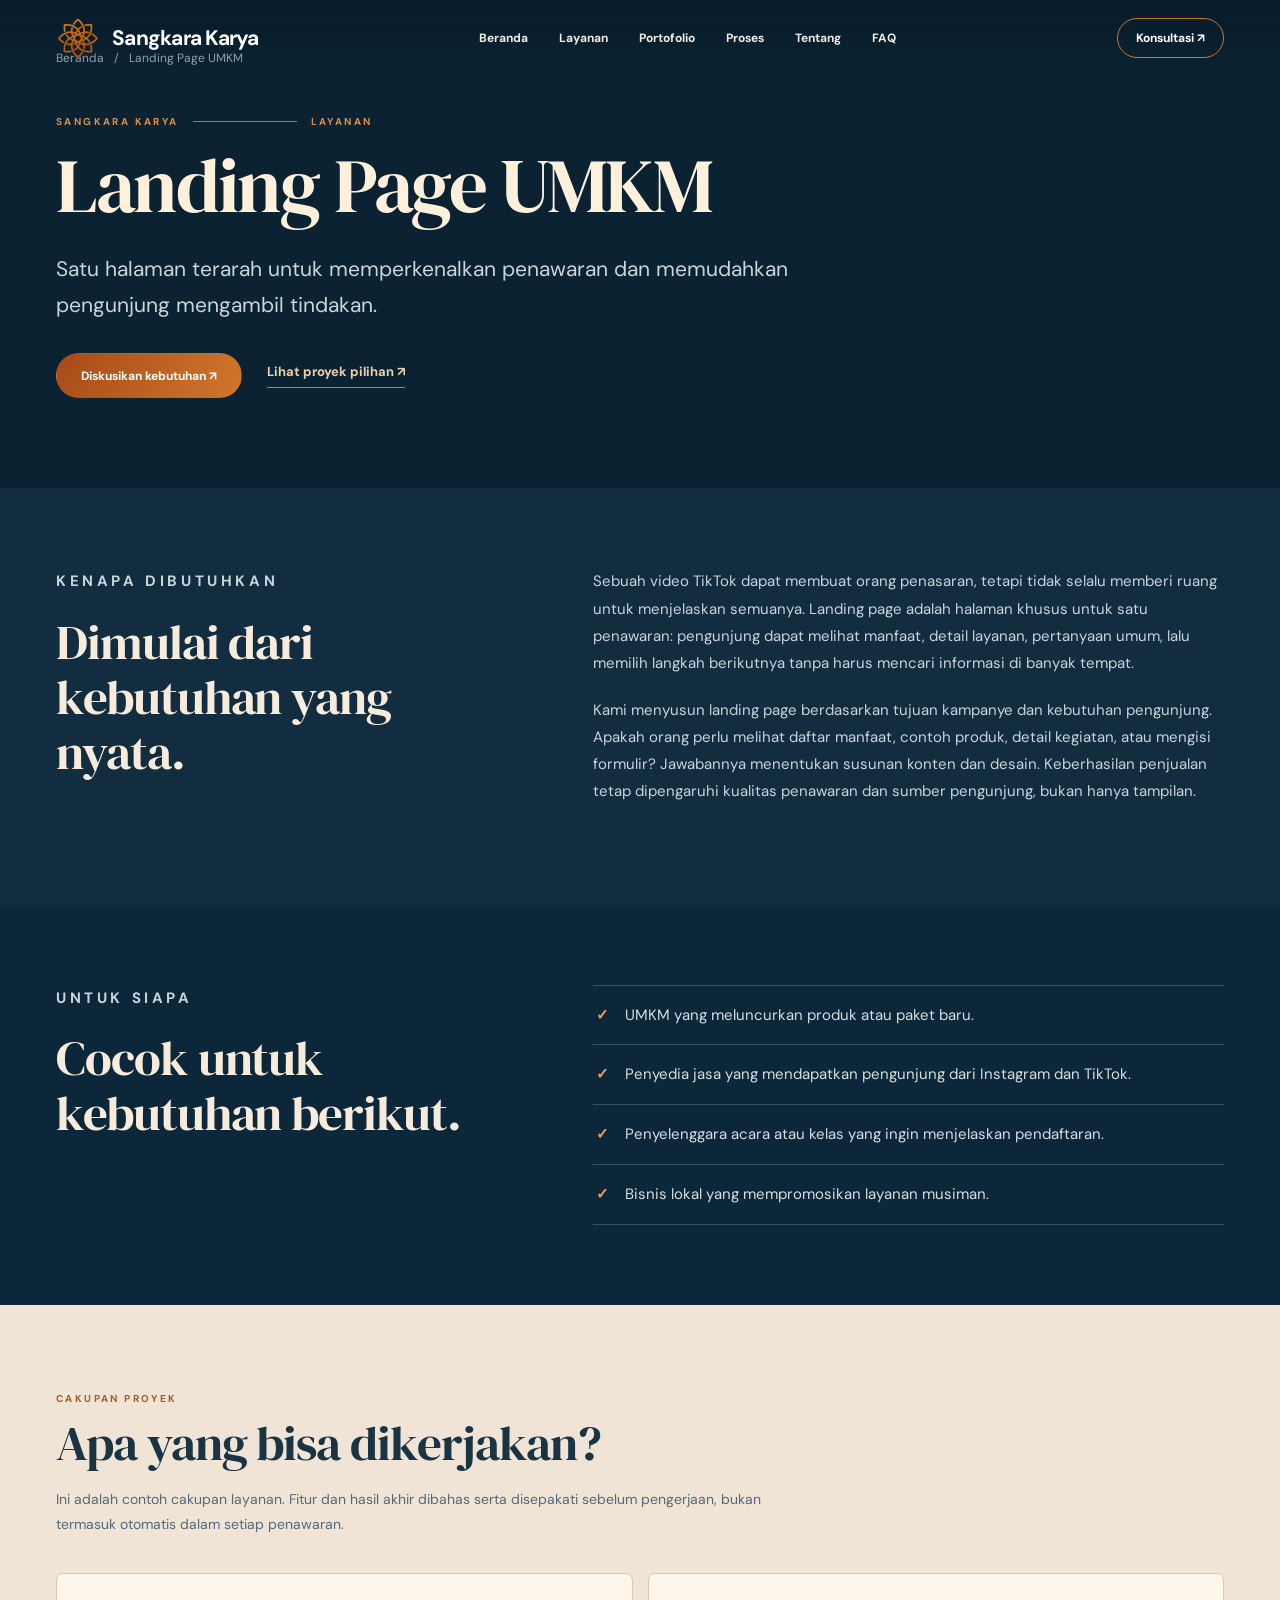
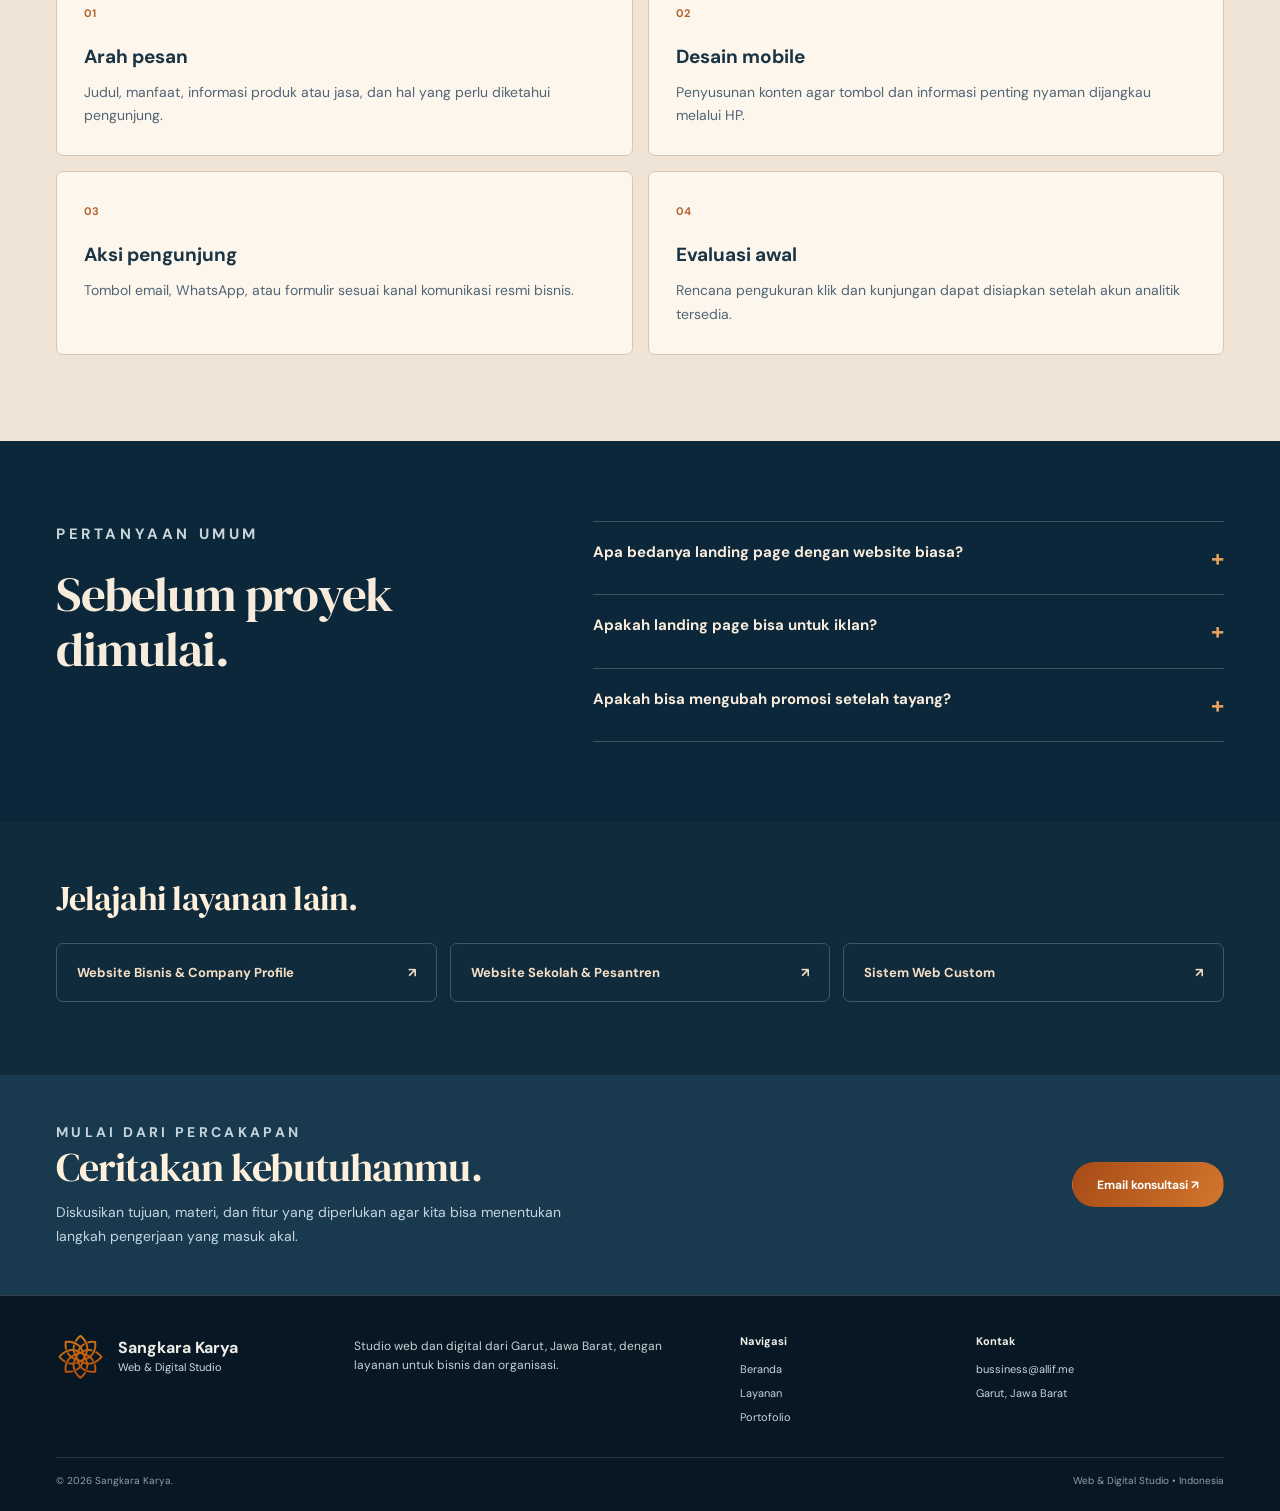
==== landing-page-umkm/index.html @ 21073eaa "feat(seo): add targeted service landing pages and organic growth plan" ====
<!doctype html>
<html lang="id">
<head>
<meta charset="utf-8"><meta name="viewport" content="width=device-width, initial-scale=1">
<meta name="theme-color" content="#091b28">
<meta name="robots" content="index, follow, max-image-preview:large">
<title>Jasa Landing Page UMKM &amp; Promosi | Sangkara Karya</title>
<meta name="description" content="Jasa landing page untuk promosi UMKM, produk, kelas, dan layanan. Fokus pada pesan yang jelas, tampilan mobile, dan ajakan konsultasi. Sangkara Karya Garut.">
<link rel="canonical" href="https://sangkarakarya.my.id/landing-page-umkm/">
<link rel="icon" type="image/svg+xml" href="/favicon.svg">
<meta property="og:type" content="website">
<meta property="og:locale" content="id_ID">
<meta property="og:site_name" content="Sangkara Karya">
<meta property="og:title" content="Jasa Landing Page UMKM &amp; Promosi | Sangkara Karya">
<meta property="og:description" content="Jasa landing page untuk promosi UMKM, produk, kelas, dan layanan. Fokus pada pesan yang jelas, tampilan mobile, dan ajakan konsultasi. Sangkara Karya Garut.">
<meta property="og:url" content="https://sangkarakarya.my.id/landing-page-umkm/">
<meta property="og:image" content="https://sangkarakarya.my.id/assets/hero-facade.webp">
<meta name="twitter:card" content="summary_large_image">
<meta name="twitter:title" content="Jasa Landing Page UMKM &amp; Promosi | Sangkara Karya">
<meta name="twitter:description" content="Jasa landing page untuk promosi UMKM, produk, kelas, dan layanan. Fokus pada pesan yang jelas, tampilan mobile, dan ajakan konsultasi. Sangkara Karya Garut.">
<link rel="preconnect" href="https://fonts.googleapis.com"><link rel="preconnect" href="https://fonts.gstatic.com" crossorigin>
<link href="https://fonts.googleapis.com/css2?family=DM+Sans:wght@400;500;600;700&amp;family=DM+Serif+Display:ital@0;1&amp;display=swap" rel="stylesheet">
<link rel="stylesheet" href="/style.css"><link rel="stylesheet" href="/seo.css">
<script type="application/ld+json">{"@context":"https://schema.org","@graph":[{"@type":"BreadcrumbList","itemListElement":[{"@type":"ListItem","position":1,"name":"Beranda","item":"https://sangkarakarya.my.id/"},{"@type":"ListItem","position":2,"name":"Landing Page UMKM","item":"https://sangkarakarya.my.id/landing-page-umkm/"}]},{"@type":"Service","name":"Landing Page UMKM","serviceType":"Landing Page UMKM","description":"Satu halaman terarah untuk memperkenalkan penawaran dan memudahkan pengunjung mengambil tindakan.","provider":{"@type":"Organization","name":"Sangkara Karya","url":"https://sangkarakarya.my.id/"},"areaServed":[{"@type":"AdministrativeArea","name":"Garut"},{"@type":"Country","name":"Indonesia"}]},{"@type":"WebPage","url":"https://sangkarakarya.my.id/landing-page-umkm/","name":"Jasa Landing Page UMKM & Promosi | Sangkara Karya","description":"Jasa landing page untuk promosi UMKM, produk, kelas, dan layanan. Fokus pada pesan yang jelas, tampilan mobile, dan ajakan konsultasi. Sangkara Karya Garut.","inLanguage":"id-ID"}]}</script>
</head>
<body>
<a class="skip-link" href="#utama">Langsung ke konten</a>
<header class="site-header" id="beranda"><nav class="nav container" aria-label="Navigasi utama">
<a class="brand" href="/" aria-label="Sangkara Karya beranda"><img src="/favicon.svg" alt="" width="49" height="49"><span class="brand-text">Sangkara Karya</span></a>
<div class="nav-links" id="nav-links"><a href="/">Beranda</a><a href="/#layanan">Layanan</a><a href="/#portofolio">Portofolio</a><a href="/#proses">Proses</a><a href="/#tentang">Tentang</a><a href="/#faq">FAQ</a></div>
<a class="nav-cta" href="/#kontak">Konsultasi ↗</a>
<button class="menu-toggle" type="button" aria-label="Buka menu navigasi" aria-expanded="false" aria-controls="nav-links"><svg class="icon menu-open" viewBox="0 0 24 24" aria-hidden="true"><path d="M3 7h18M3 12h18M3 17h18"/></svg><svg class="icon menu-close" viewBox="0 0 24 24" aria-hidden="true"><path d="M5 5 19 19M19 5 5 19"/></svg></button>
</nav></header>
<main id="utama">
<section class="detail-hero"><div class="container">
<nav class="detail-breadcrumb" aria-label="Breadcrumb"><a href="/">Beranda</a><span aria-hidden="true">/</span><span>Landing Page UMKM</span></nav>
<p class="eyebrow">SANGKARA KARYA <span class="eyebrow-rule"></span> LAYANAN</p>
<h1>Landing Page UMKM</h1>
<p class="detail-lead">Satu halaman terarah untuk memperkenalkan penawaran dan memudahkan pengunjung mengambil tindakan.</p>
<div class="detail-actions"><a class="btn btn-primary" href="mailto:bussiness@allif.me?subject=Konsultasi%20Landing%20Page%20UMKM">Diskusikan kebutuhan ↗</a><a href="/#portofolio">Lihat proyek pilihan ↗</a></div>
</div></section>
<section class="detail-section"><div class="container detail-two-col"><div><p class="eyebrow">KENAPA DIBUTUHKAN</p><h2>Dimulai dari kebutuhan yang nyata.</h2></div><div><p>Sebuah video TikTok dapat membuat orang penasaran, tetapi tidak selalu memberi ruang untuk menjelaskan semuanya. Landing page adalah halaman khusus untuk satu penawaran: pengunjung dapat melihat manfaat, detail layanan, pertanyaan umum, lalu memilih langkah berikutnya tanpa harus mencari informasi di banyak tempat.</p><p>Kami menyusun landing page berdasarkan tujuan kampanye dan kebutuhan pengunjung. Apakah orang perlu melihat daftar manfaat, contoh produk, detail kegiatan, atau mengisi formulir? Jawabannya menentukan susunan konten dan desain. Keberhasilan penjualan tetap dipengaruhi kualitas penawaran dan sumber pengunjung, bukan hanya tampilan.</p></div></div></section>
<section class="detail-section"><div class="container detail-two-col"><div><p class="eyebrow">UNTUK SIAPA</p><h2>Cocok untuk kebutuhan berikut.</h2></div><ul class="detail-check"><li>UMKM yang meluncurkan produk atau paket baru.</li><li>Penyedia jasa yang mendapatkan pengunjung dari Instagram dan TikTok.</li><li>Penyelenggara acara atau kelas yang ingin menjelaskan pendaftaran.</li><li>Bisnis lokal yang mempromosikan layanan musiman.</li></ul></div></section>
<section class="detail-scope"><div class="container"><p class="eyebrow">CAKUPAN PROYEK</p><h2>Apa yang bisa dikerjakan?</h2><p>Ini adalah contoh cakupan layanan. Fitur dan hasil akhir dibahas serta disepakati sebelum pengerjaan, bukan termasuk otomatis dalam setiap penawaran.</p>
<div class="detail-scope-grid"><article><span>01</span><h3>Arah pesan</h3><p>Judul, manfaat, informasi produk atau jasa, dan hal yang perlu diketahui pengunjung.</p></article><article><span>02</span><h3>Desain mobile</h3><p>Penyusunan konten agar tombol dan informasi penting nyaman dijangkau melalui HP.</p></article><article><span>03</span><h3>Aksi pengunjung</h3><p>Tombol email, WhatsApp, atau formulir sesuai kanal komunikasi resmi bisnis.</p></article><article><span>04</span><h3>Evaluasi awal</h3><p>Rencana pengukuran klik dan kunjungan dapat disiapkan setelah akun analitik tersedia.</p></article></div>
</div></section>
<section class="detail-section"><div class="container detail-two-col"><div><p class="eyebrow">PERTANYAAN UMUM</p><h2>Sebelum proyek dimulai.</h2></div><div class="detail-faq"><details><summary>Apa bedanya landing page dengan website biasa? <span aria-hidden="true">+</span></summary><p>Landing page fokus pada satu tujuan atau penawaran. Website bisnis biasanya mencakup lebih banyak informasi dan kategori halaman.</p></details><details><summary>Apakah landing page bisa untuk iklan? <span aria-hidden="true">+</span></summary><p>Bisa menjadi tujuan iklan. Sebaiknya isi iklan dan halaman yang dituju selaras agar pengunjung tidak kebingungan.</p></details><details><summary>Apakah bisa mengubah promosi setelah tayang? <span aria-hidden="true">+</span></summary><p>Bisa, tetapi kemudahan perubahan tergantung teknologi dan pengelolaan konten yang dipilih saat pengerjaan.</p></details></div></div></section>
<section class="detail-related"><div class="container"><h2>Jelajahi layanan lain.</h2><div class="detail-related-list"><a href="/website-company-profile/">Website Bisnis &amp; Company Profile <span aria-hidden="true">↗</span></a><a href="/website-sekolah-pesantren/">Website Sekolah &amp; Pesantren <span aria-hidden="true">↗</span></a><a href="/sistem-web-custom/">Sistem Web Custom <span aria-hidden="true">↗</span></a></div></div></section>
<section class="detail-cta"><div class="container"><div><p class="eyebrow">MULAI DARI PERCAKAPAN</p><h2>Ceritakan kebutuhanmu.</h2><p>Diskusikan tujuan, materi, dan fitur yang diperlukan agar kita bisa menentukan langkah pengerjaan yang masuk akal.</p></div><a class="btn btn-primary" href="mailto:bussiness@allif.me?subject=Konsultasi%20Landing%20Page%20UMKM">Email konsultasi ↗</a></div></section>
</main>
<footer class="site-footer"><div class="container footer-content">
<div class="footer-identity"><img src="/favicon.svg" alt="" width="54" height="54"><div><strong>Sangkara Karya</strong><span>Web &amp; Digital Studio</span></div></div>
<p class="footer-description">Studio web dan digital dari Garut, Jawa Barat, dengan layanan untuk bisnis dan organisasi.</p>
<div class="footer-links"><h3>Navigasi</h3><a href="/">Beranda</a><a href="/#layanan">Layanan</a><a href="/#portofolio">Portofolio</a></div>
<div class="footer-contact"><h3>Kontak</h3><a href="mailto:bussiness@allif.me">bussiness@allif.me</a><span>Garut, Jawa Barat</span></div>
</div><div class="container footer-bottom"><span>© <span id="year">2026</span> Sangkara Karya.</span><span>Web &amp; Digital Studio • Indonesia</span></div></footer>
<script src="/script.js" defer></script>
</body></html>
---- style.css ----
:root{
 --navy:#091b28; --navy-deep:#071622; --navy-card:#102634; --navy-light:#183142;
 --copper:#d0742e; --copper-light:#f0a369; --cream:#fff0dc; --paper:#f5ebdc;
 --ink:#0d2030; --white:#fbf5ec; --text:#f1ede7; --subtle:#b5c0c8;
 --line:rgba(237,234,224,.18); --serif:"DM Serif Display",Georgia,serif; --sans:"DM Sans",Arial,sans-serif;
}
*{box-sizing:border-box}html{scroll-behavior:smooth;scroll-padding-top:78px}body{margin:0;min-width:320px;background:var(--navy);font-family:var(--sans);color:var(--text);-webkit-font-smoothing:antialiased}a{color:inherit;text-decoration:none}button{font:inherit;cursor:pointer}img{max-width:100%}svg.icon{width:21px;height:21px;fill:none;stroke:currentColor;stroke-width:1.8;stroke-linecap:round;stroke-linejoin:round;flex:none}.icon-defs{position:absolute;width:0;height:0;overflow:hidden}.container{width:min(1340px,calc(100% - 112px));margin-inline:auto}.skip-link{position:absolute;z-index:200;top:-70px;left:20px;background:var(--copper);padding:14px;color:#fff}.skip-link:focus{top:10px}:focus-visible{outline:3px solid #f5b67a;outline-offset:4px}::selection{background:var(--copper);color:#fff}
h1,h2,h3,p{margin-top:0}h1,h2{font-family:var(--serif);font-weight:400;letter-spacing:-.022em}.eyebrow{display:flex;align-items:center;gap:14px;color:var(--copper-light);font-size:10px;letter-spacing:.24em;line-height:1.5;font-weight:700}.eyebrow-rule{display:inline-block;width:104px;height:1px;background:rgba(240,163,105,.65)}.section-label{margin:0 0 13px}.section h2{font-size:clamp(32px,3vw,44px);line-height:1.06}.small-stroke{display:block;width:44px;height:2px;background:var(--copper);transform:skewX(-30deg);margin-top:23px}.btn{min-height:45px;display:inline-flex;align-items:center;justify-content:center;gap:14px;border-radius:100px;padding:12px 24px;font-size:12px;font-weight:700;border:1px solid transparent;transition:background .2s,border-color .2s,transform .2s}.btn .icon{width:17px;height:17px}.btn-primary{background:linear-gradient(120deg,#a64b17,#d2762d);color:white}.btn-primary:hover{background:linear-gradient(120deg,#b9571b,#ed8c3e);transform:translateY(-2px)}.btn-outline{border-color:#cc8e5d;color:#fff;background:rgba(5,22,34,.25)}.btn-outline:hover{background:rgba(208,116,46,.16);transform:translateY(-2px)}
/* Navigation overlaid on the full-bleed architecture hero. */
.site-header{position:absolute;inset:0 0 auto;z-index:50;background:linear-gradient(180deg,rgba(4,18,29,.40),transparent)}.nav{height:76px;display:flex;align-items:center;justify-content:space-between;gap:35px}.brand{display:inline-flex;align-items:center;gap:12px;white-space:nowrap;flex-shrink:0}.brand img{width:44px;height:44px;object-fit:contain}.brand-text{font-size:21px;font-weight:700;letter-spacing:-.035em;display:inline;color:#fff}.nav-links{display:flex;align-items:center;gap:31px;margin-inline:auto}.nav-links a{font-size:12px;font-weight:700;position:relative;padding:30px 0;white-space:nowrap;transition:color .2s}.nav-links a:hover,.nav-links a.active{color:#fff}.nav-links a.active:after,.nav-links a:hover:after{content:"";position:absolute;bottom:18px;left:0;right:0;height:2px;background:var(--copper-light)}.nav-cta{display:inline-flex;align-items:center;gap:12px;border:1px solid var(--copper);color:#fff;flex:none;border-radius:100px;padding:11px 18px;font-size:12px;font-weight:700;transition:background .2s}.nav-cta .icon{width:16px;height:16px}.nav-cta:hover{background:rgba(211,110,37,.28)}.menu-toggle{display:none;background:none;border:0;color:#fff;padding:7px}.menu-toggle .menu-close{display:none}
/* Hero: supplied facade image, no composited text in image. */
.hero{position:relative;isolation:isolate;min-height:565px;background:var(--navy-deep);overflow:hidden}.hero-image{position:absolute;inset:0;z-index:-2;background-image:url('assets/hero-facade.webp');background-position:center center;background-size:cover;background-repeat:no-repeat}.hero:before{content:"";position:absolute;inset:0;z-index:-1;pointer-events:none;background:linear-gradient(90deg,rgba(4,20,31,.70) 0%,rgba(4,20,31,.57) 31%,rgba(4,20,31,.24) 54%,rgba(4,20,31,.04) 80%),linear-gradient(0deg,rgba(9,27,40,.90) 0%,transparent 20%)}.hero-inner{display:flex;align-items:center;min-height:565px;padding:105px 0 55px}.hero-copy{position:relative;z-index:1;width:min(605px,59%)}.hero .eyebrow{margin-bottom:18px}.hero h1{font-size:clamp(46px,4.6vw,69px);line-height:1.04;margin:0 0 19px;color:var(--white);text-wrap:balance}.hero h1 em{font-style:italic;color:var(--copper-light)}.hero-lead{font-size:14px;line-height:1.7;max-width:470px;margin:0 0 27px;color:#e5e8e7}.hero-actions{display:flex;align-items:center;gap:16px;flex-wrap:wrap}
/* Services: low-ornament dark navy grid. */
.section{padding-top:64px;padding-bottom:60px}.services{background:var(--navy);padding-top:38px}.services .container{display:grid;grid-template-columns:245px 1fr;column-gap:42px}.services-intro{display:contents}.services-intro>div{grid-column:1;grid-row:1;align-self:start}.services-intro h2{font-size:clamp(30px,2.55vw,37px);margin:0}.services-intro>p{display:none}.services-grid{grid-column:2;grid-row:1;display:grid;grid-template-columns:repeat(3,minmax(0,1fr));gap:0}.service{min-width:0;display:flex;align-items:flex-start;gap:15px;padding:10px 20px 26px 0;border-bottom:1px solid var(--line)}.service:nth-child(n+4){padding-top:25px;border-bottom:0;padding-bottom:8px}.service-icon{display:grid;place-items:center;color:var(--copper-light);width:52px;height:52px;flex:0 0 52px;border-radius:10px;background:linear-gradient(160deg,rgba(255,255,255,.10),rgba(255,255,255,.02));border:1px solid rgba(225,211,196,.11)}.service-icon .icon{width:28px;height:28px;stroke-width:1.65}.service h3{font-size:15px;line-height:1.25;font-weight:700;margin:2px 0 7px;letter-spacing:-.025em}.service p{font-size:12px;line-height:1.57;margin:0;color:var(--subtle);max-width:260px}
/* Portfolio previews, links remain real. */
.portfolio{padding-top:39px;padding-bottom:52px;background:var(--navy)}.portfolio-heading{display:flex;align-items:end;justify-content:space-between;gap:20px;margin-bottom:27px}.portfolio-heading h2{font-size:39px;line-height:1.03;margin:0}.portfolio-heading .small-stroke{display:none}.more-link{display:inline-flex;align-items:center;gap:12px;color:var(--copper-light);font-size:12px;font-weight:700;white-space:nowrap;padding-bottom:8px}.more-link:hover{text-decoration:underline;text-underline-offset:5px}.more-link .icon{width:19px;height:19px}.portfolio-grid{display:grid;grid-template-columns:repeat(3,minmax(0,1fr));gap:22px}.project{position:relative;min-width:0;aspect-ratio:1.55;overflow:hidden;border-radius:12px;border:1px solid rgba(220,233,234,.17);background:#18384a;color:#fff;display:block;isolation:isolate}.project img{width:100%;height:100%;object-fit:cover;display:block;transition:transform .4s}.project:hover img{transform:scale(1.045)}.project-shade{position:absolute;inset:0;background:linear-gradient(0deg,rgba(5,19,28,.98),rgba(5,19,28,.50) 29%,transparent 63%)}.project-copy{position:absolute;left:20px;bottom:17px;right:40px;display:flex;flex-direction:column;gap:5px}.project-copy strong{font-size:17px;font-weight:700;line-height:1.2}.project-copy small{font-size:11.5px;line-height:1.4;opacity:.92}.project-external{position:absolute;right:19px;bottom:20px;width:17px!important;height:17px!important}.visual-disclaimer{font-size:11px;color:#8fa1aa;margin:12px 0 0;font-style:italic}
/* Four-stage process. */
.process-section{padding-top:14px;padding-bottom:38px;background:var(--navy)}.process-panel{display:grid;grid-template-columns:30% 1fr;gap:4%;padding:27px 8px;border:0;background:transparent}.process-heading h2{font-size:34px;line-height:1.08;margin:0}.steps{list-style:none;padding:0;margin:0;display:grid;grid-template-columns:repeat(4,minmax(0,1fr));gap:24px;align-content:center}.steps li{position:relative;min-width:0}.step-number{width:35px;height:35px;border-radius:8px;display:grid;place-items:center;background:#f0d2af;color:#102433;font-size:13px;font-weight:700;margin-bottom:15px}.steps li:not(:last-child):after{content:"―";position:absolute;top:5px;right:6px;font-size:17px;color:#b76a31}.steps h3{font-size:13px;font-weight:700;margin:0 0 6px}.steps p{font-size:11.5px;line-height:1.6;color:var(--subtle);margin:0;max-width:165px}
/* Architecture photograph and warm cream contrast panel. */
.consultation{padding:10px 0 42px;background:var(--navy)}.consultation-shell{min-height:295px;display:grid;grid-template-columns:42% 58%;border-radius:26px;overflow:hidden;background:#f6ebdb}.consultation-art{background:url('assets/hero-facade.webp') 73% 69%/auto 190% no-repeat;min-height:295px}.consultation-copy{padding:38px 55px 35px;color:var(--ink);align-self:center}.consultation-rule{display:block;height:2px;width:52px;background:var(--copper);margin-bottom:21px}.consultation h2{font-size:clamp(34px,3.8vw,53px);line-height:1.05;margin:0 0 13px}.consultation p{font-size:13px;max-width:470px;line-height:1.65;color:#283c47;margin-bottom:19px}.consultation .btn{min-height:43px;padding:10px 19px}
/* FAQ uses dark restrained treatment rather than reverting to cream. */
.faq{padding-top:55px;padding-bottom:75px;background:#0b202e;border-top:1px solid rgba(240,229,217,.13)}.faq-grid{display:grid;grid-template-columns:30% 1fr;gap:6%}.faq h2{margin:0}.faq-list{border-top:1px solid var(--line)}.faq-list details{border-bottom:1px solid var(--line)}.faq-list summary{display:flex;align-items:center;justify-content:space-between;gap:16px;cursor:pointer;padding:19px 0;list-style:none;font-size:13px;font-weight:700}.faq-list summary::-webkit-details-marker{display:none}.faq-list summary .icon{width:16px;height:16px;transition:transform .2s}.faq-list details[open] summary .icon{transform:rotate(180deg)}.faq-list details p{color:var(--subtle);font-size:13px;line-height:1.7;margin:0 35px 18px 0;max-width:690px}
/* Footer */
.site-footer{background:#071824;color:var(--text);border-top:1px solid rgba(255,255,255,.17)}.footer-content{display:grid;grid-template-columns:1.05fr 1.4fr .8fr 1fr;gap:38px;align-items:start;padding-top:36px;padding-bottom:33px}.footer-identity{display:flex;gap:13px;align-items:center}.footer-identity img{width:49px;height:49px;flex:none}.footer-identity div{display:flex;flex-direction:column;gap:3px}.footer-identity strong{font-size:16px;line-height:1.1;font-weight:700}.footer-identity span{font-size:11px;color:#d0d9dc}.footer-description{font-size:12px;line-height:1.6;color:#c7d1d5;margin:5px 0 0;max-width:350px}.footer-links,.footer-contact{display:flex;flex-direction:column;gap:9px}.site-footer h3{font-size:11px;font-weight:700;margin:2px 0 5px}.footer-links a,.footer-contact a,.footer-contact>span{font-size:11px;color:#c9d3d7;line-height:1.35}.footer-links a:hover,.footer-contact a:hover{color:var(--copper-light)}.footer-contact a{display:flex;gap:8px;align-items:center;overflow-wrap:anywhere}.footer-contact .icon{width:16px;height:16px}.footer-bottom{display:flex;justify-content:space-between;gap:18px;border-top:1px solid rgba(255,255,255,.11);padding:16px 0 24px;color:#8fa0aa;font-size:10px}
@media(max-width:1150px){.container{width:min(100% - 72px,1340px)}.nav-links{gap:20px}.services .container{grid-template-columns:225px 1fr;gap:25px}.service{gap:11px;padding-right:8px}.service-icon{width:45px;height:45px;flex-basis:45px}.service-icon .icon{width:25px;height:25px}.portfolio-grid{gap:15px}.hero h1{font-size:clamp(44px,4.8vw,60px)}.consultation-art{background-size:auto 170%}}
@media(max-width:900px){.container{width:min(100% - 48px,1340px)}.nav{gap:18px}.nav-links{gap:15px}.nav-links a{font-size:11px}.nav-cta{padding:10px 12px;font-size:11px;gap:8px}.hero{min-height:540px}.hero-inner{min-height:540px}.hero-copy{width:66%}.hero h1{font-size:49px}.hero-image{background-position:58% center}.services .container{display:block}.services-intro{display:block}.services-intro>div{margin-bottom:26px}.services-intro h2 br{display:none}.services-intro h2{max-width:660px}.services-grid{grid-template-columns:repeat(2,minmax(0,1fr));gap:0 24px}.service:nth-child(n){border-bottom:1px solid var(--line);padding:16px 10px 20px 0}.service:nth-last-child(-n+2){border-bottom:0}.process-panel{display:block}.process-heading{margin-bottom:28px}.steps{gap:18px}.consultation-copy{padding:32px}.faq-grid{grid-template-columns:31% 1fr;gap:4%}.footer-content{grid-template-columns:1fr 1fr;gap:25px 42px}}
@media(max-width:660px){html{scroll-padding-top:70px}.container{width:calc(100% - 38px)}.site-header{position:absolute;top:0}.nav{height:69px;gap:9px}.brand img{width:37px;height:37px}.brand-text{font-size:16px}.nav-cta{margin-left:auto;font-size:0;padding:8px 11px;gap:0}.nav-cta .icon{width:20px;height:20px}.menu-toggle{display:grid;place-items:center;z-index:5}.menu-toggle[aria-expanded="true"] .menu-open{display:none}.menu-toggle[aria-expanded="true"] .menu-close{display:block}.nav-links{display:none;position:absolute;top:69px;left:0;right:0;background:#0b2030;border-bottom:1px solid var(--line);box-shadow:0 12px 24px rgba(0,0,0,.15);padding:12px 19px 18px;flex-direction:column;align-items:stretch;gap:0}.nav-links.is-open{display:flex}.nav-links a{padding:13px 7px;border-bottom:1px solid var(--line);font-size:14px}.nav-links a.active:after,.nav-links a:hover:after{display:none}.hero{min-height:690px}.hero-inner{min-height:690px;align-items:flex-end;padding-top:110px;padding-bottom:55px}.hero-image{background-position:63% top}.hero:before{background:linear-gradient(0deg,#091b28 0%,rgba(9,27,40,.92) 14%,rgba(9,27,40,.70) 45%,rgba(9,27,40,.15) 86%),linear-gradient(90deg,rgba(4,20,31,.22),transparent)}.hero-copy{width:100%;max-width:540px}.hero .eyebrow{font-size:9px;letter-spacing:.18em;margin-bottom:16px}.hero h1{font-size:clamp(38px,9vw,58px);margin-bottom:17px;max-width:470px}.hero-lead{font-size:12.5px;line-height:1.75;max-width:450px;margin-bottom:23px}.hero-actions{gap:10px}.btn{min-height:43px;font-size:11.5px;padding:11px 18px}.section{padding-top:50px;padding-bottom:43px}.services{padding-top:24px}.services-intro h2{font-size:34px}.services-grid{grid-template-columns:1fr;gap:0}.service:nth-child(n){padding:18px 0;border-bottom:1px solid var(--line)}.service:last-child{border-bottom:0}.service-icon{height:52px;width:52px;flex-basis:52px}.service h3{font-size:15px}.service p{font-size:12px}.portfolio{padding-top:26px}.portfolio-heading{align-items:start}.portfolio-heading h2{font-size:36px}.portfolio-grid{grid-template-columns:1fr;gap:14px}.project{aspect-ratio:1.9}.project-copy strong{font-size:17px}.process-section{padding-top:8px;padding-bottom:25px}.process-panel{padding:23px 0}.process-heading h2{font-size:32px}.steps{grid-template-columns:repeat(2,minmax(0,1fr));gap:25px 16px}.steps li:nth-child(2):after{display:none}.consultation{padding-bottom:28px}.consultation-shell{grid-template-columns:1fr;border-radius:18px}.consultation-art{min-height:190px;background-size:cover;background-position:72% 56%}.consultation-copy{padding:30px 27px 32px}.consultation h2{font-size:clamp(32px,8vw,43px)}.faq{padding-top:45px;padding-bottom:54px}.faq-grid{display:block}.faq-grid>div:first-child{margin-bottom:25px}.footer-content{padding-top:40px;gap:27px}}
@media(max-width:420px){.brand-text{font-size:14px}.hero{min-height:680px}.hero-inner{min-height:680px;padding-bottom:43px}.hero h1{font-size:clamp(37px,9.4vw,46px)}.eyebrow-rule{width:65px}.portfolio-heading{display:block}.more-link{margin-top:15px}.steps{gap:25px 12px}.footer-content{grid-template-columns:1fr 1fr}.footer-identity,.footer-description{grid-column:1/-1}.footer-bottom{flex-direction:column;gap:7px}}
@media(prefers-reduced-motion:reduce){html{scroll-behavior:auto}*,*:before,*:after{transition-duration:.01ms!important;animation-duration:.01ms!important}}
---- seo.css ----
/* Sangkara Karya: service pages use the same dark-navy and copper identity. */
.seo-routes{background:#091b28;border-top:1px solid #27404f;padding:60px 0 76px}
.seo-routes h2{color:#fff0dc;font-family:var(--serif);font-weight:400;font-size:clamp(34px,4vw,52px);margin:0 0 14px}
.seo-routes-intro{font-size:14px;line-height:1.75;max-width:690px;color:#b7c8d0;margin-bottom:31px}
.seo-route-grid{display:grid;grid-template-columns:repeat(2,minmax(0,1fr));gap:15px}
.seo-route{background:#102b3c;border:1px solid #395363;border-radius:8px;padding:26px;display:flex;align-items:flex-start;flex-direction:column;min-height:180px}
.seo-route:hover{background:#1a3a4d;border-color:#db8b4e}
.seo-route h3{font-size:18px;color:#fff0dc;margin:0 0 12px}
.seo-route p{font-size:13px;color:#c4d2d7;line-height:1.75;max-width:430px}
.seo-route span{font-size:12px;font-weight:700;color:#f1ad71;margin-top:auto}
.detail-hero{background:#0a2232;color:#fff0dc;padding:50px 0 90px}
.detail-breadcrumb{font-size:12px;color:#9eb0bb;display:flex;gap:10px;flex-wrap:wrap;margin-bottom:48px}
.detail-breadcrumb a:hover{color:#df9d62}
.detail-hero h1{font:400 clamp(46px,6vw,82px)/1.08 var(--serif);letter-spacing:-.03em;max-width:1050px;margin:15px 0 25px}
.detail-hero .eyebrow{color:#d9904e}
.detail-lead{font-size:clamp(16px,1.7vw,21px);line-height:1.7;max-width:800px;color:#c9d6dc;margin:0 0 30px}
.detail-actions{display:flex;gap:25px;align-items:center;flex-wrap:wrap}
.detail-actions>a:nth-child(2){color:#eed0ae;font-size:13px;font-weight:700;border-bottom:1px solid #b97c49;padding-bottom:7px}
.detail-two-col{display:grid;grid-template-columns:.8fr 1.2fr;gap:10%}
.detail-section{background:#122d40;color:#f7ebdc;padding:80px 0}
.detail-section:nth-of-type(odd){background:#0c2739}
.detail-section h2,.detail-scope h2,.detail-related h2,.detail-cta h2{font:400 clamp(32px,3.8vw,51px)/1.14 var(--serif);margin:0}
.detail-section p{font-size:15px;line-height:1.82;color:#c8d5da;margin:0 0 19px}
.detail-check{list-style:none;margin:0;padding:0}
.detail-check li{border-top:1px solid #355163;padding:17px 0 17px 32px;position:relative;font-size:15px;color:#d5dfe2;line-height:1.65}
.detail-check li:last-child{border-bottom:1px solid #355163}
.detail-check li:before{content:"✓";color:#e9a15e;position:absolute;left:3px;font-weight:700}
.detail-scope{background:#f0e4d6;color:#1b3444;padding:86px 0}
.detail-scope .eyebrow{color:#aa5923}
.detail-scope>div>p:not(.eyebrow){max-width:730px;color:#52697a;font-size:14px;line-height:1.8;margin-top:16px}
.detail-scope-grid{display:grid;grid-template-columns:repeat(2,minmax(0,1fr));gap:15px;margin-top:35px}
.detail-scope article{background:#fcf6ec;border:1px solid #d7c7b6;border-radius:7px;padding:27px}
.detail-scope article>span{color:#b4662e;font-size:11px;font-weight:700}
.detail-scope h3{font-size:19px;margin:22px 0 12px}
.detail-scope article p{color:#526575;font-size:14px;line-height:1.7;margin:0}
.detail-faq{border-top:1px solid #3a5464}
.detail-faq details{border-bottom:1px solid #3a5464}
.detail-faq summary{list-style:none;display:flex;justify-content:space-between;gap:25px;cursor:pointer;padding:19px 0;font-size:15px;line-height:1.5;font-weight:700}
.detail-faq summary::-webkit-details-marker{display:none}
.detail-faq summary span{color:#e4a15d;font-size:23px}
.detail-faq details[open] summary span{transform:rotate(45deg)}
.detail-faq details p{margin:0 0 23px}
.detail-related{background:#102b3c;color:#fff0dc;padding:57px 0 73px}
.detail-related h2{font-size:34px;margin:0 0 25px}
.detail-related-list{display:grid;grid-template-columns:repeat(3,minmax(0,1fr));gap:13px}
.detail-related-list a{padding:20px;border:1px solid #40586b;border-radius:7px;color:#f6dec5;display:flex;align-items:center;justify-content:space-between;gap:10px;font-size:13px;font-weight:700}
.detail-related-list a:hover{border-color:#d48241}
.detail-cta{background:#19394e;color:#fff0dc;padding:46px 0}
.detail-cta>.container{display:flex;justify-content:space-between;align-items:center;gap:40px}
.detail-cta h2{font-size:40px;margin-bottom:11px}
.detail-cta p{font-size:14px;color:#c5d5df;line-height:1.7;max-width:540px;margin:0}
.detail-cta .btn{white-space:nowrap}
@media(max-width:850px){.detail-two-col{grid-template-columns:1fr;gap:26px}.detail-related-list{grid-template-columns:1fr 1fr}.detail-cta>.container{flex-direction:column;align-items:start;gap:23px}}
@media(max-width:640px){.seo-route-grid,.detail-scope-grid,.detail-related-list{grid-template-columns:1fr}.detail-hero{padding:34px 0 66px}.detail-breadcrumb{margin-bottom:34px}.detail-section,.detail-scope{padding:60px 0}.seo-routes{padding:53px 0}.detail-cta h2{font-size:32px}.seo-route{min-height:155px}}
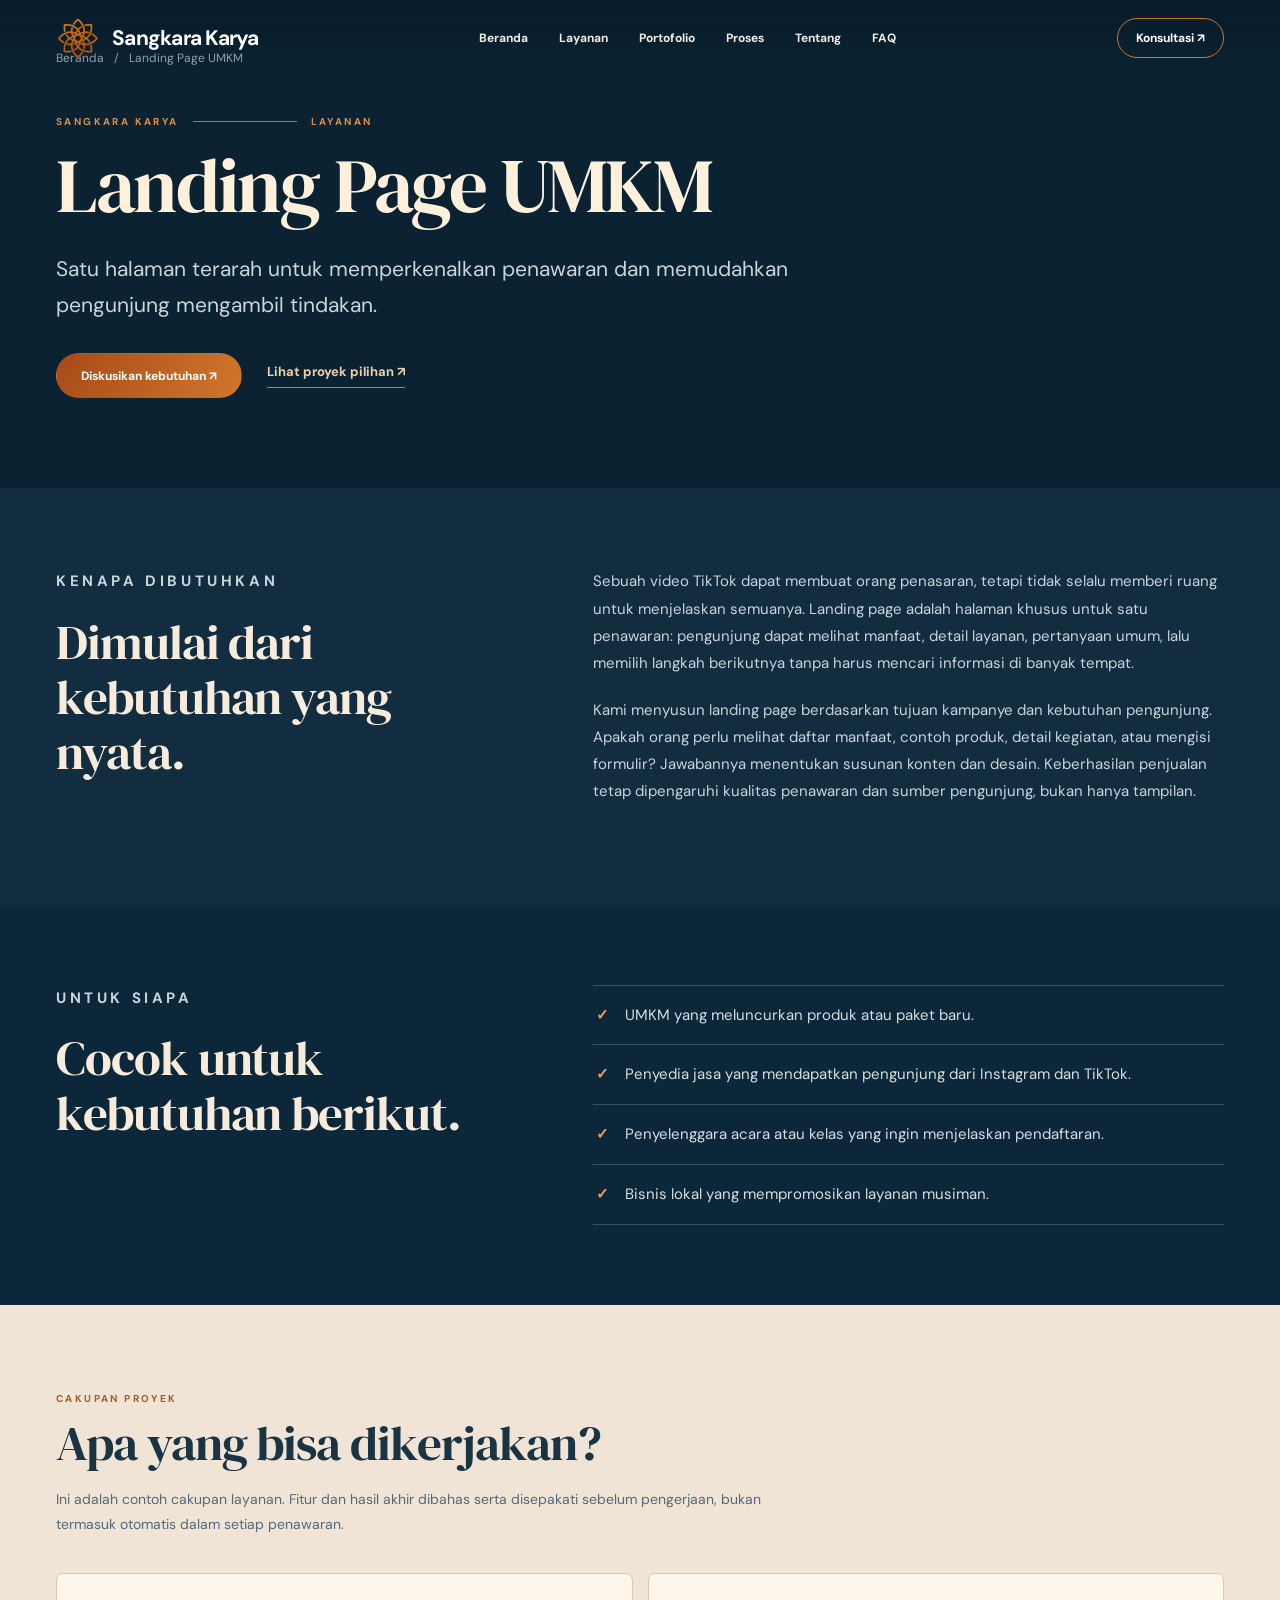
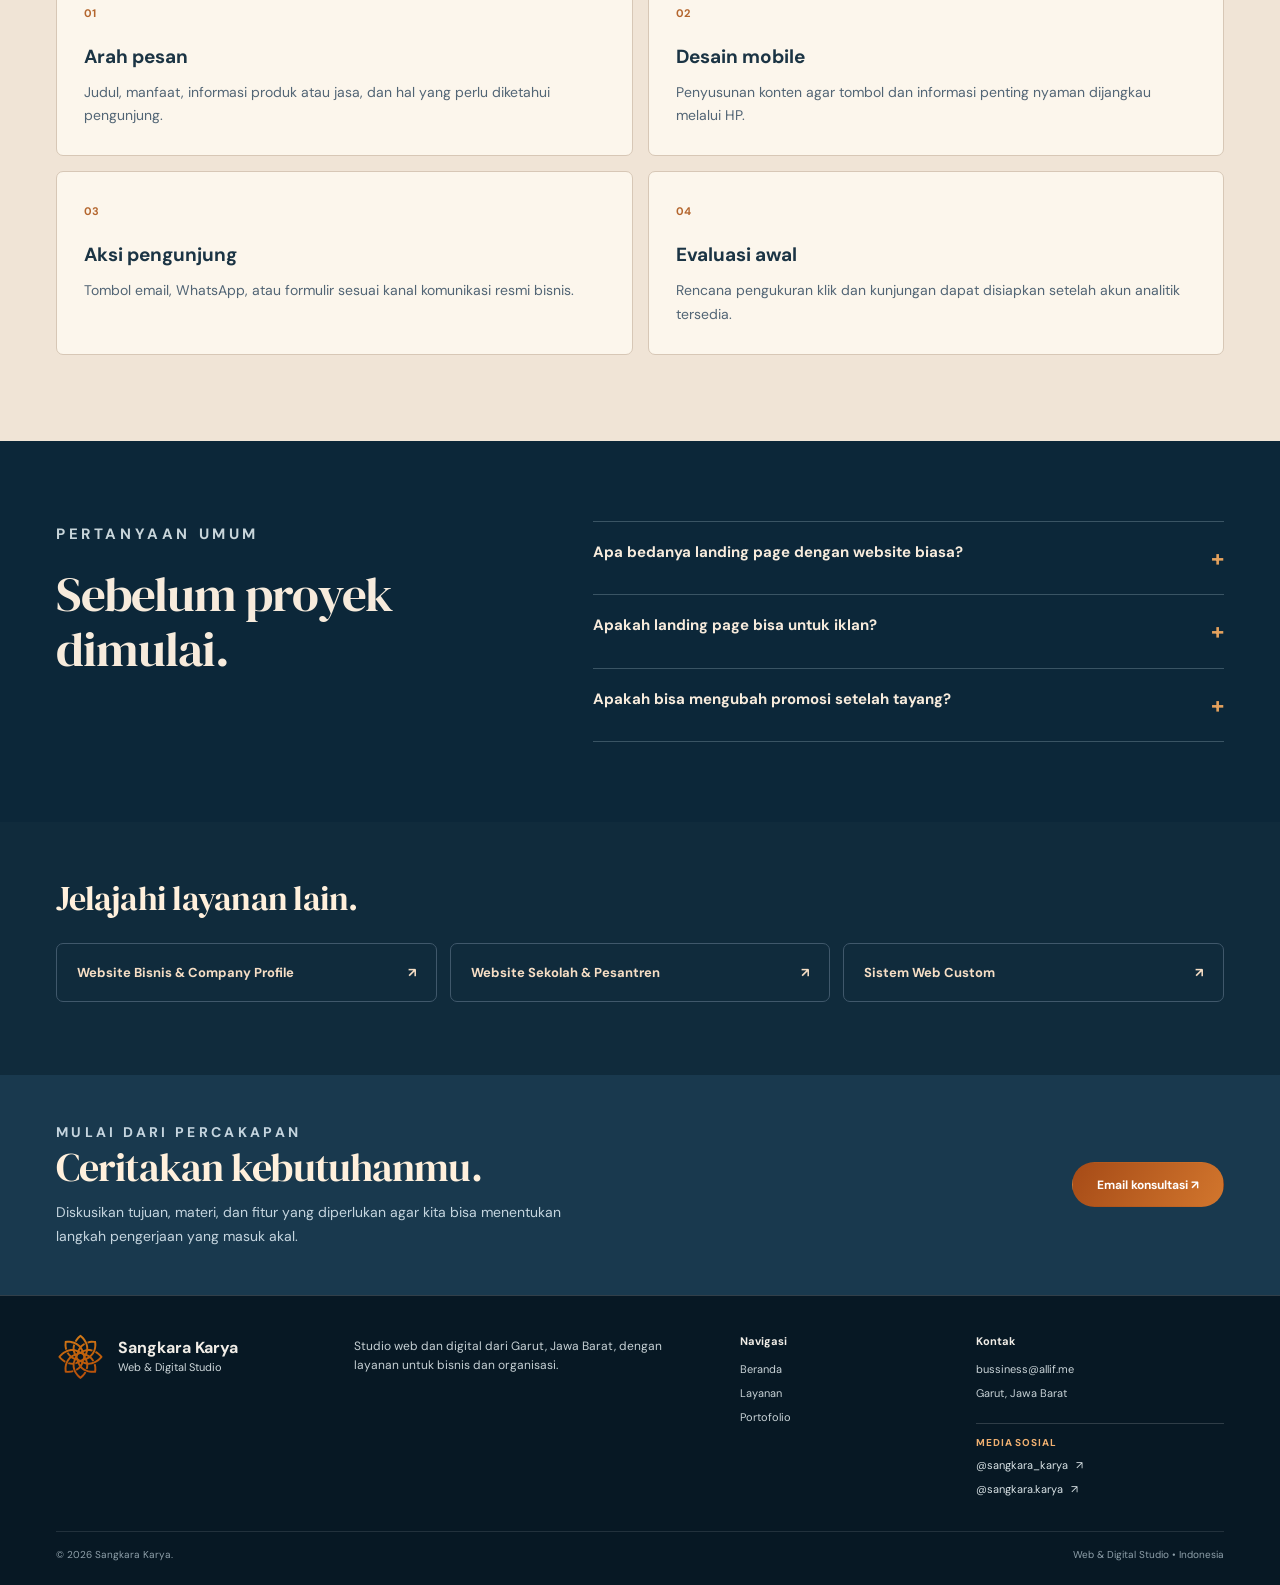
==== commit 31f85ff3: "feat: link official Sangkara Karya Instagram and TikTok across site" ====
--- a/landing-page-umkm/index.html
+++ b/landing-page-umkm/index.html
@@ -52,7 +52,7 @@
 <div class="footer-identity"><img src="/favicon.svg" alt="" width="54" height="54"><div><strong>Sangkara Karya</strong><span>Web &amp; Digital Studio</span></div></div>
 <p class="footer-description">Studio web dan digital dari Garut, Jawa Barat, dengan layanan untuk bisnis dan organisasi.</p>
 <div class="footer-links"><h3>Navigasi</h3><a href="/">Beranda</a><a href="/#layanan">Layanan</a><a href="/#portofolio">Portofolio</a></div>
-<div class="footer-contact"><h3>Kontak</h3><a href="mailto:bussiness@allif.me">bussiness@allif.me</a><span>Garut, Jawa Barat</span></div>
+<div class="footer-contact"><h3>Kontak</h3><a href="mailto:bussiness@allif.me">bussiness@allif.me</a><span>Garut, Jawa Barat</span><div class="brand-social" aria-label="Media sosial Sangkara Karya"><span class="brand-social-label">Media sosial</span><a href="https://www.instagram.com/sangkara_karya/" target="_blank" rel="noopener noreferrer" aria-label="Instagram Sangkara Karya">@sangkara_karya <span aria-hidden="true">↗</span></a><a href="https://www.tiktok.com/@sangkara.karya" target="_blank" rel="noopener noreferrer" aria-label="TikTok Sangkara Karya">@sangkara.karya <span aria-hidden="true">↗</span></a></div></div>
 </div><div class="container footer-bottom"><span>© <span id="year">2026</span> Sangkara Karya.</span><span>Web &amp; Digital Studio • Indonesia</span></div></footer>
 <script src="/script.js" defer></script>
 </body></html>
--- a/seo.css
+++ b/seo.css
@@ -53,3 +53,9 @@
 .detail-cta .btn{white-space:nowrap}
 @media(max-width:850px){.detail-two-col{grid-template-columns:1fr;gap:26px}.detail-related-list{grid-template-columns:1fr 1fr}.detail-cta>.container{flex-direction:column;align-items:start;gap:23px}}
 @media(max-width:640px){.seo-route-grid,.detail-scope-grid,.detail-related-list{grid-template-columns:1fr}.detail-hero{padding:34px 0 66px}.detail-breadcrumb{margin-bottom:34px}.detail-section,.detail-scope{padding:60px 0}.seo-routes{padding:53px 0}.detail-cta h2{font-size:32px}.seo-route{min-height:155px}}
+
+/* Official brand social profile links shared by the site owner. */
+.brand-social{display:flex;flex-direction:column;align-items:flex-start;gap:8px;margin-top:13px;padding-top:12px;border-top:1px solid rgba(255,255,255,.16);width:100%}
+.brand-social-label{font-size:10px!important;letter-spacing:.09em;text-transform:uppercase;color:#f0b071!important;font-weight:700}
+.footer-contact .brand-social a{font-size:11px;color:#dae3e6;overflow-wrap:anywhere;display:flex;align-items:center;gap:8px;line-height:1.5}
+.footer-contact .brand-social a:hover,.footer-contact .brand-social a:focus-visible{color:#f4ba88}
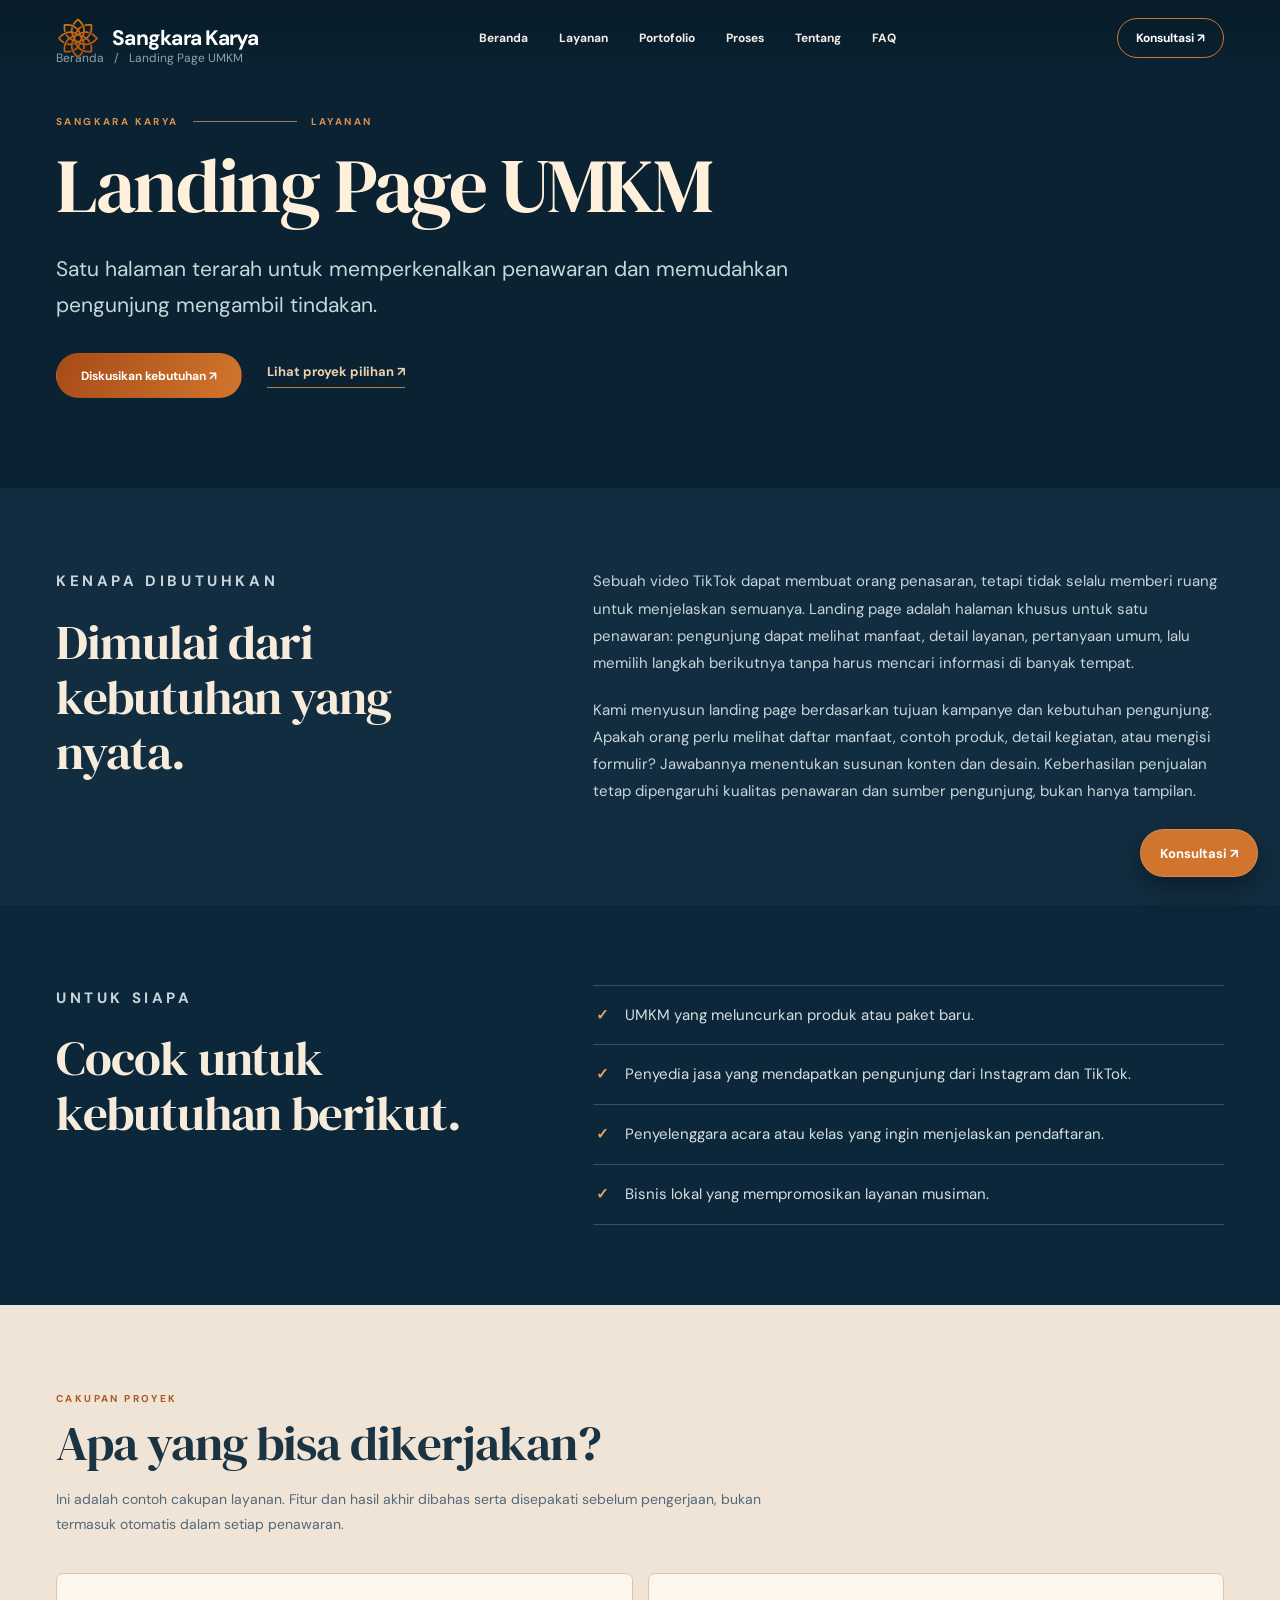
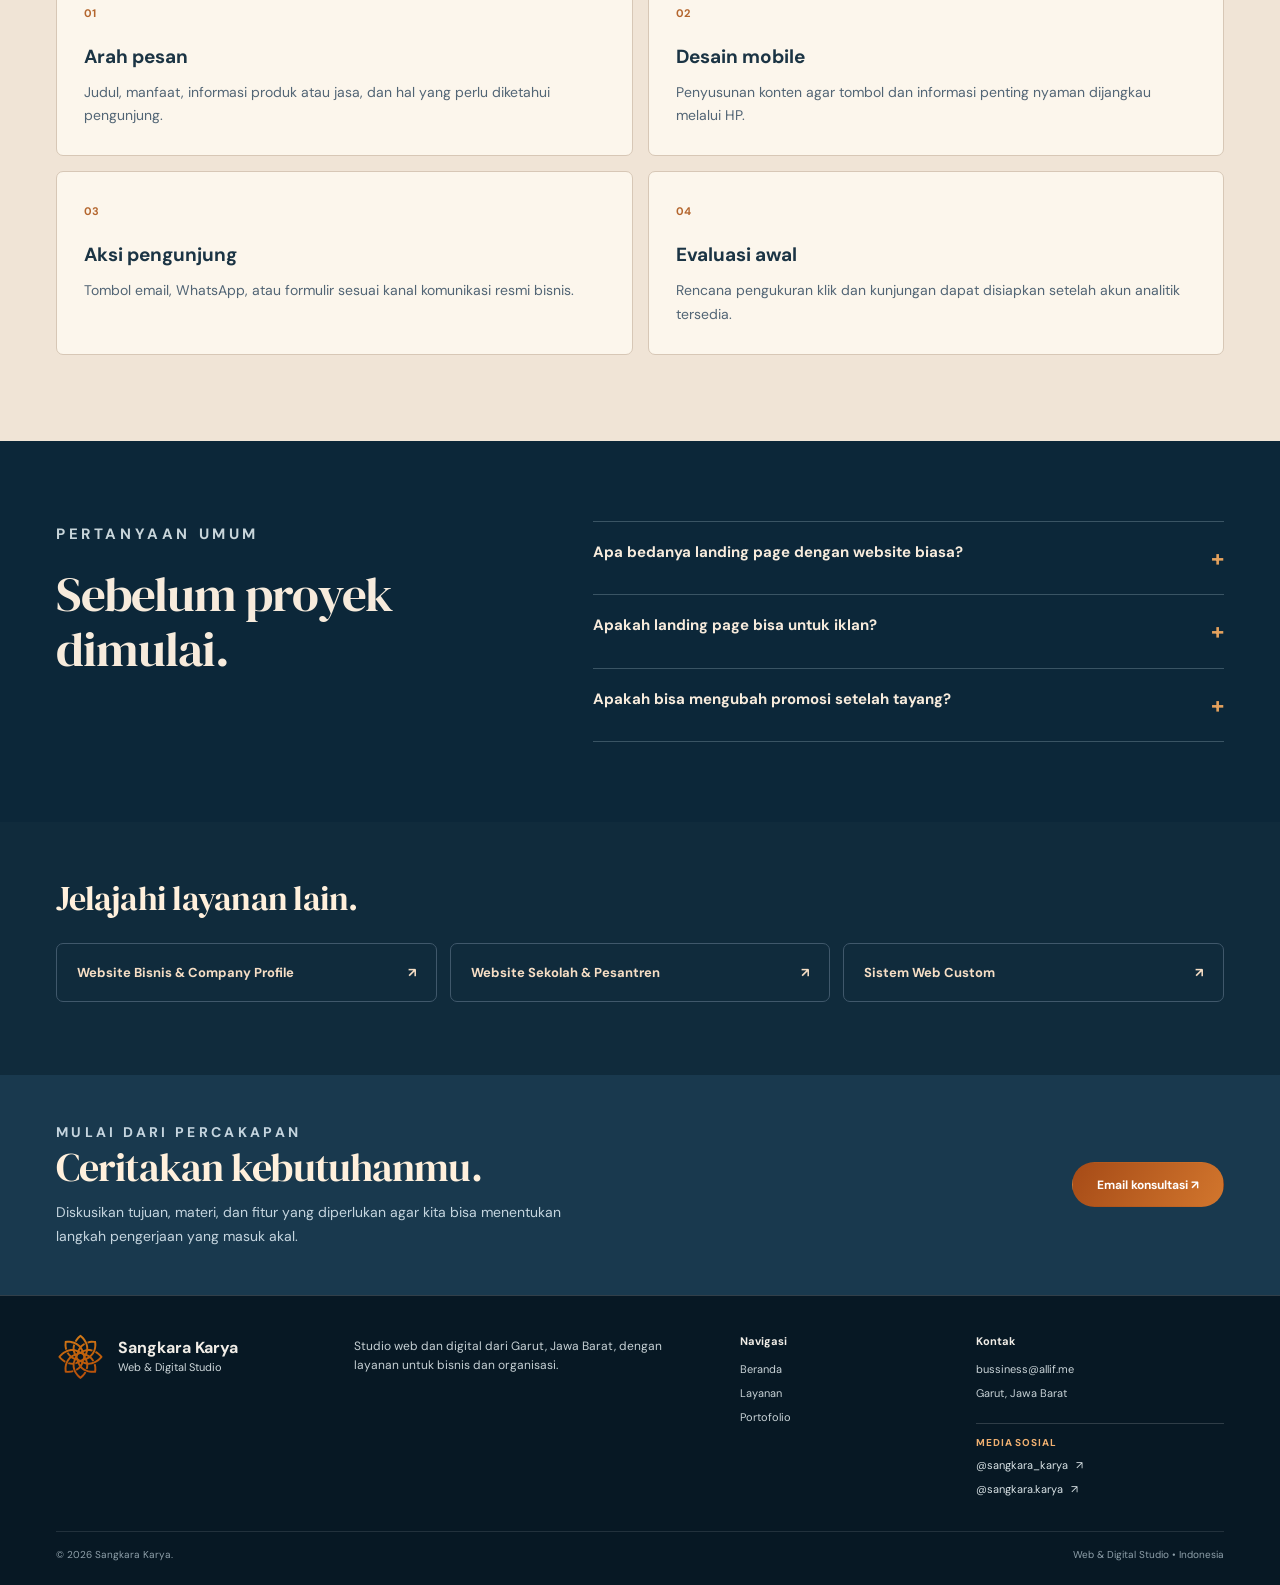
==== commit eafa5481: "feat: add direct inquiry form, conditional WhatsApp CTA and consent-based GA4 tracking" ====
--- a/landing-page-umkm/index.html
+++ b/landing-page-umkm/index.html
@@ -54,5 +54,7 @@
 <div class="footer-links"><h3>Navigasi</h3><a href="/">Beranda</a><a href="/#layanan">Layanan</a><a href="/#portofolio">Portofolio</a></div>
 <div class="footer-contact"><h3>Kontak</h3><a href="mailto:bussiness@allif.me">bussiness@allif.me</a><span>Garut, Jawa Barat</span><div class="brand-social" aria-label="Media sosial Sangkara Karya"><span class="brand-social-label">Media sosial</span><a href="https://www.instagram.com/sangkara_karya/" target="_blank" rel="noopener noreferrer" aria-label="Instagram Sangkara Karya">@sangkara_karya <span aria-hidden="true">↗</span></a><a href="https://www.tiktok.com/@sangkara.karya" target="_blank" rel="noopener noreferrer" aria-label="TikTok Sangkara Karya">@sangkara.karya <span aria-hidden="true">↗</span></a></div></div>
 </div><div class="container footer-bottom"><span>© <span id="year">2026</span> Sangkara Karya.</span><span>Web &amp; Digital Studio • Indonesia</span></div></footer>
-<script src="/script.js" defer></script>
+<script src="/config.js" defer></script>
+  <script src="/analytics.js" defer></script>
+  <script src="/script.js" defer></script>
 </body></html>
--- a/seo.css
+++ b/seo.css
@@ -59,3 +59,19 @@
 .brand-social-label{font-size:10px!important;letter-spacing:.09em;text-transform:uppercase;color:#f0b071!important;font-weight:700}
 .footer-contact .brand-social a{font-size:11px;color:#dae3e6;overflow-wrap:anywhere;display:flex;align-items:center;gap:8px;line-height:1.5}
 .footer-contact .brand-social a:hover,.footer-contact .brand-social a:focus-visible{color:#f4ba88}
+
+/* Conversion Optimization V2: persistent mobile-friendly contact and privacy UI. */
+.conversion-float{position:fixed;right:22px;bottom:23px;z-index:80;min-height:48px;display:inline-flex;align-items:center;justify-content:center;gap:8px;padding:12px 19px;border-radius:999px;background:#d0742e;color:#fff;font-weight:700;font-size:13px;box-shadow:0 10px 27px rgba(0,0,0,.35);border:1px solid rgba(255,255,255,.16);transition:transform .15s,background .15s}
+.conversion-float:hover{transform:translateY(-3px);background:#b75c20;color:#fff}
+.conversion-float:focus-visible{outline:3px solid #fff0dc;outline-offset:4px}
+.conversion-float.has-whatsapp{background:#187643;color:#fff}
+.conversion-float.has-whatsapp:hover{background:#126034}
+.analytics-consent{position:fixed;left:19px;bottom:19px;z-index:1000;max-width:min(425px,calc(100vw - 38px));background:#fff9f0;color:#193448;border:1px solid #cdbca9;box-shadow:0 18px 60px rgba(0,0,0,.4);border-radius:9px;padding:19px}
+.analytics-consent p{font-size:13px;line-height:1.6;margin:0 0 15px}
+.analytics-consent div{display:flex;gap:10px;justify-content:flex-end}
+.analytics-consent button{border:1px solid #b66732;padding:9px 16px;cursor:pointer;border-radius:5px;background:#fff9f0;color:#914a20;font-size:12px;font-weight:700}
+.analytics-consent button:last-child{background:#b66732;color:#fff}
+.analytics-consent button:focus-visible{outline:2px solid #132b3c;outline-offset:2px}
+.analytics-pref{position:fixed;bottom:16px;left:16px;z-index:78;border:1px solid #6d8492;background:#102c3e;color:#fff8ef;padding:7px 11px;border-radius:5px;cursor:pointer;font-size:11px}
+@media(max-width:640px){.conversion-float{right:14px;bottom:15px;min-height:46px;padding:11px 15px}.analytics-consent{bottom:74px;left:12px;max-width:calc(100vw - 24px)}.analytics-pref{bottom:11px;left:11px}}
+@media(prefers-reduced-motion:reduce){.conversion-float{transition:none}}
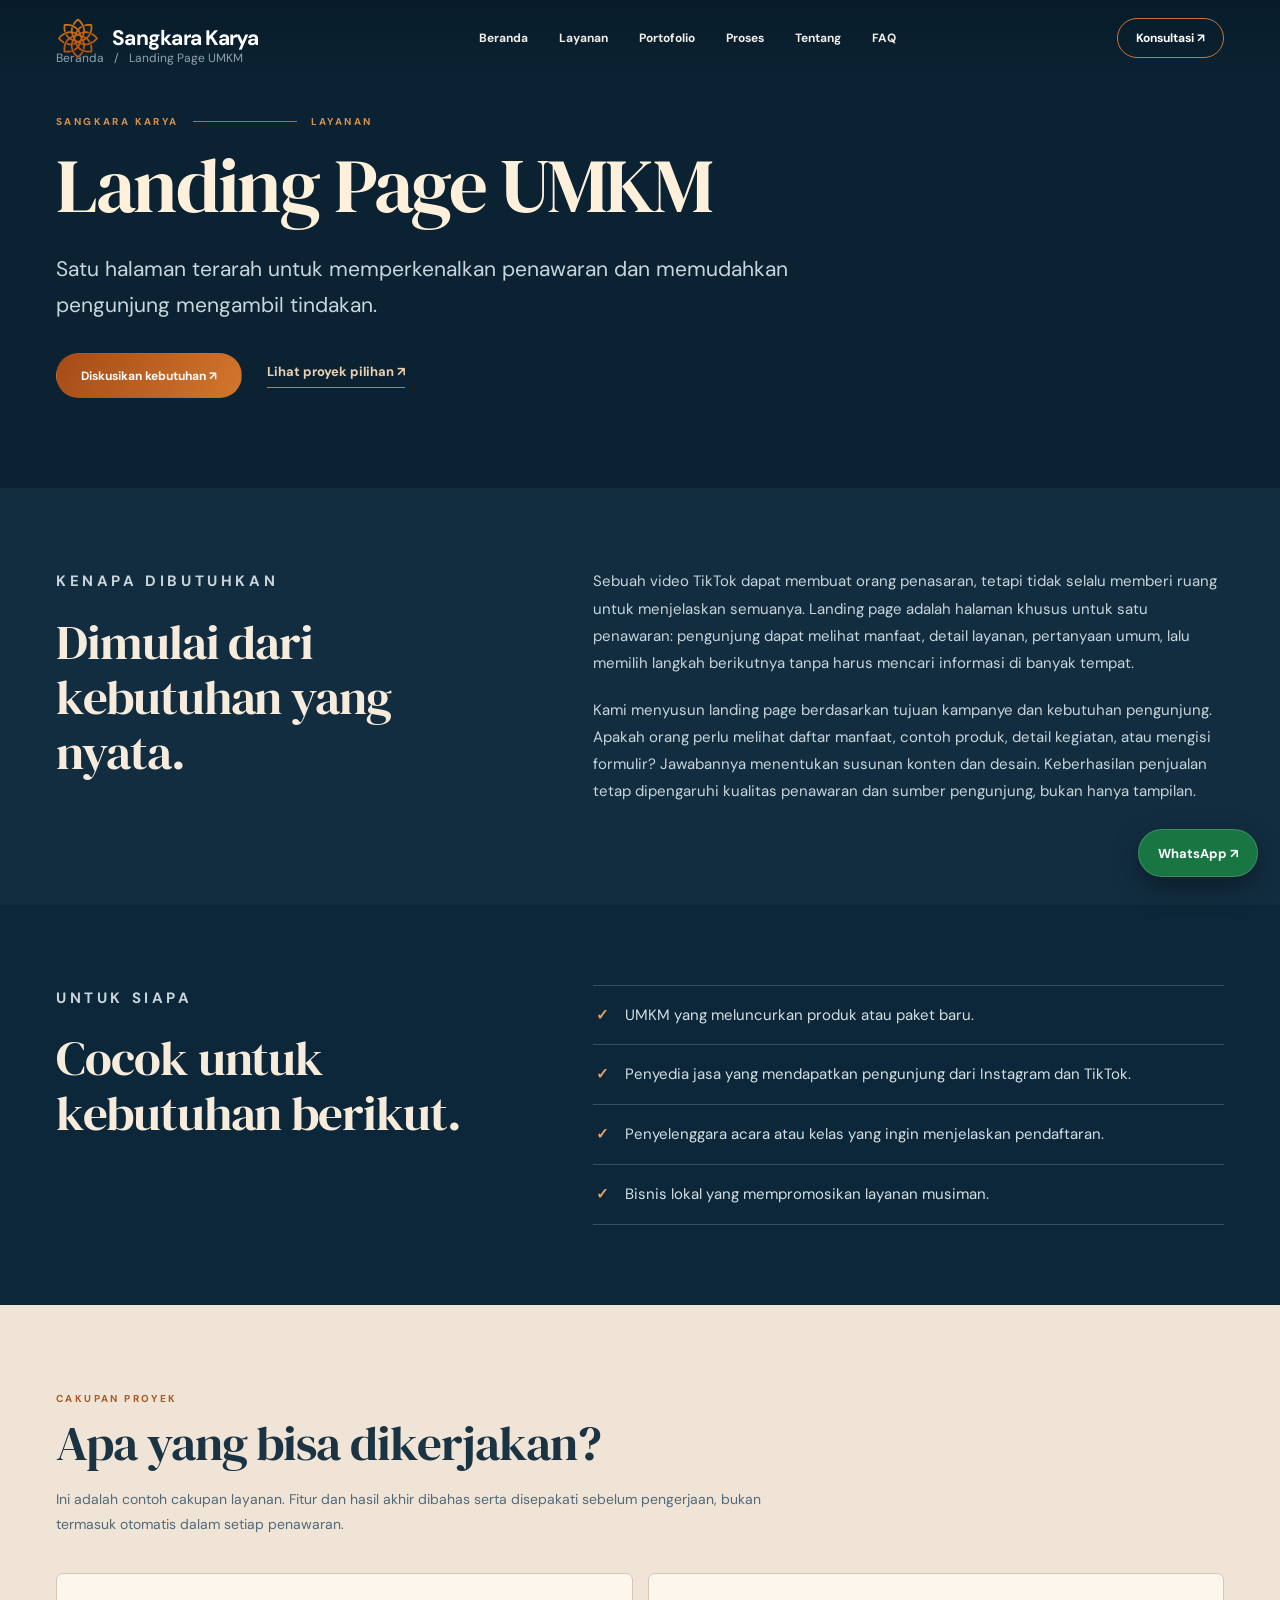
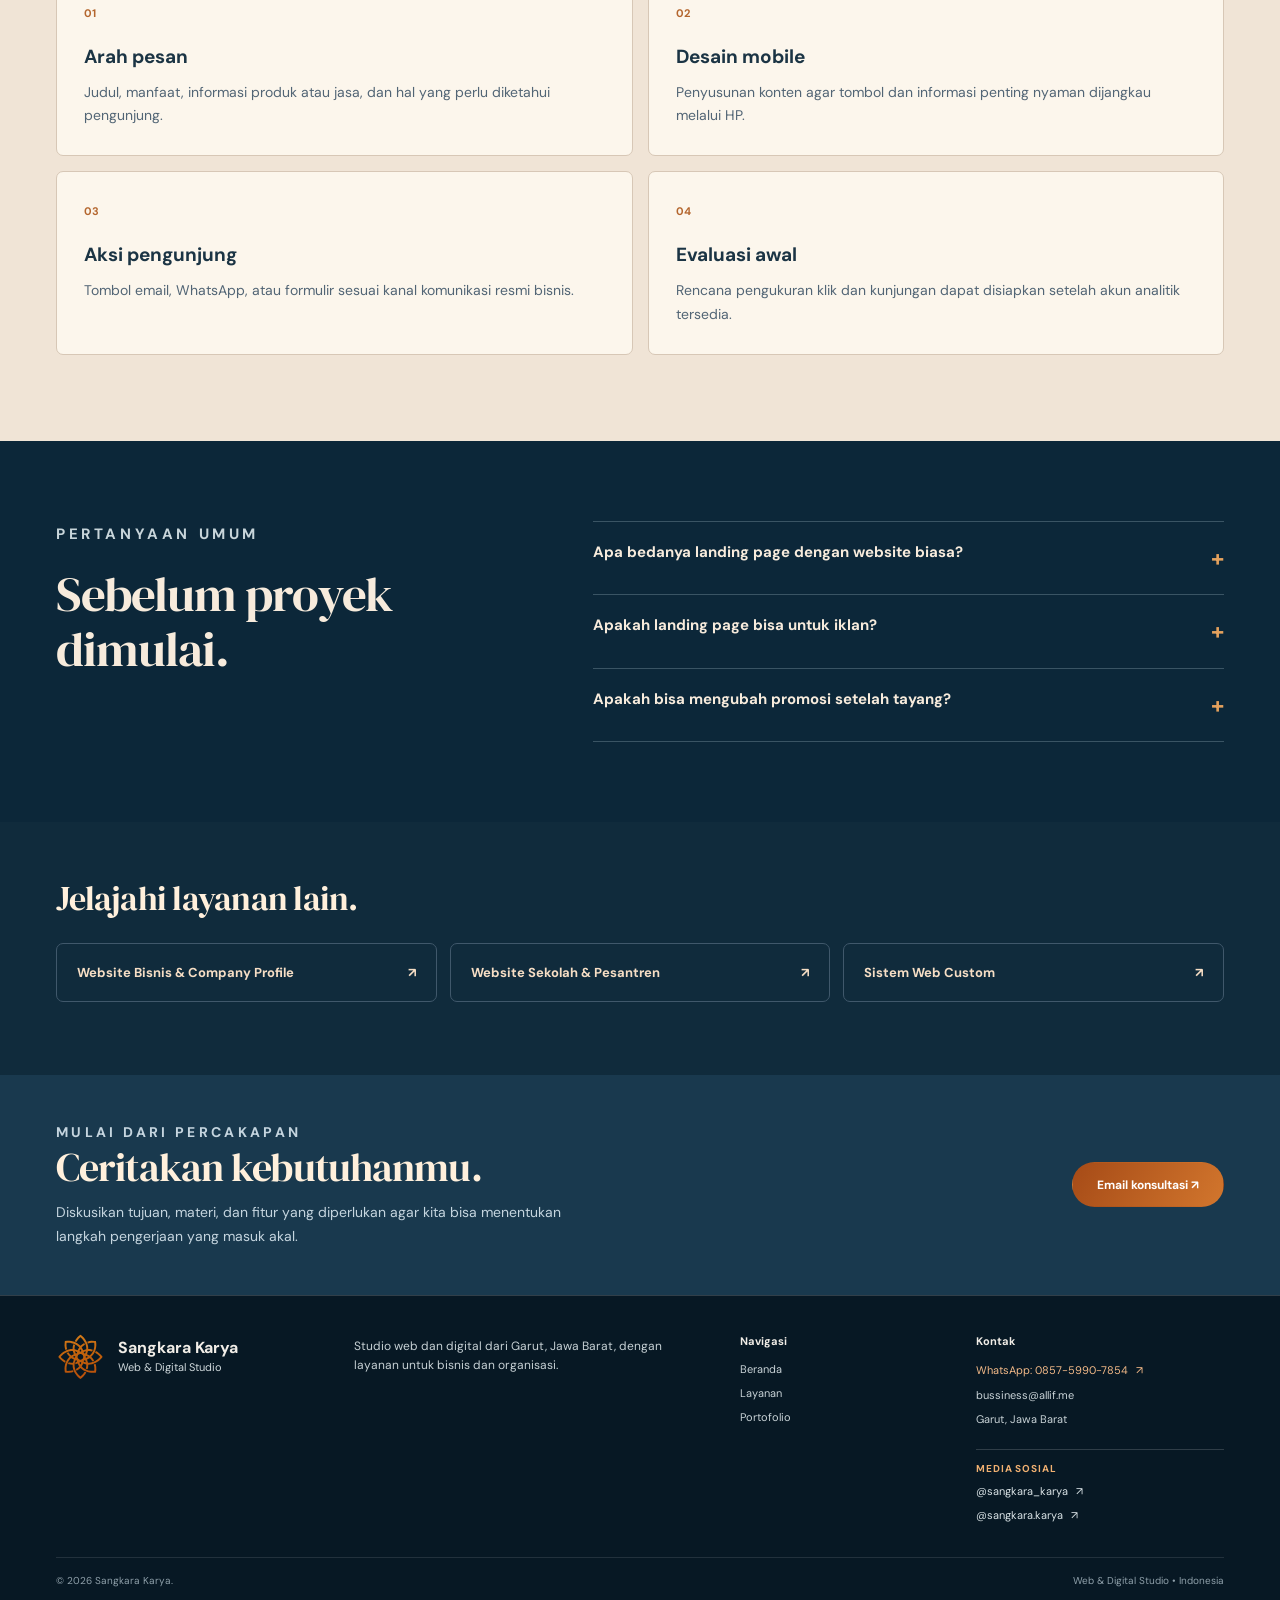
==== commit 64ebff58: "Remove GA4 integration and configure official WhatsApp contact" ====
--- a/landing-page-umkm/index.html
+++ b/landing-page-umkm/index.html
@@ -52,9 +52,9 @@
 <div class="footer-identity"><img src="/favicon.svg" alt="" width="54" height="54"><div><strong>Sangkara Karya</strong><span>Web &amp; Digital Studio</span></div></div>
 <p class="footer-description">Studio web dan digital dari Garut, Jawa Barat, dengan layanan untuk bisnis dan organisasi.</p>
 <div class="footer-links"><h3>Navigasi</h3><a href="/">Beranda</a><a href="/#layanan">Layanan</a><a href="/#portofolio">Portofolio</a></div>
-<div class="footer-contact"><h3>Kontak</h3><a href="mailto:bussiness@allif.me">bussiness@allif.me</a><span>Garut, Jawa Barat</span><div class="brand-social" aria-label="Media sosial Sangkara Karya"><span class="brand-social-label">Media sosial</span><a href="https://www.instagram.com/sangkara_karya/" target="_blank" rel="noopener noreferrer" aria-label="Instagram Sangkara Karya">@sangkara_karya <span aria-hidden="true">↗</span></a><a href="https://www.tiktok.com/@sangkara.karya" target="_blank" rel="noopener noreferrer" aria-label="TikTok Sangkara Karya">@sangkara.karya <span aria-hidden="true">↗</span></a></div></div>
+<div class="footer-contact"><h3>Kontak</h3><a class="footer-whatsapp" href="https://wa.me/6285759907854?text=Halo%20Sangkara%20Karya%2C%20saya%20ingin%20konsultasi%20mengenai%20jasa%20pembuatan%20website." target="_blank" rel="noopener noreferrer">WhatsApp: 0857-5990-7854 <span aria-hidden="true">↗</span></a><a href="mailto:bussiness@allif.me">bussiness@allif.me</a><span>Garut, Jawa Barat</span><div class="brand-social" aria-label="Media sosial Sangkara Karya"><span class="brand-social-label">Media sosial</span><a href="https://www.instagram.com/sangkara_karya/" target="_blank" rel="noopener noreferrer" aria-label="Instagram Sangkara Karya">@sangkara_karya <span aria-hidden="true">↗</span></a><a href="https://www.tiktok.com/@sangkara.karya" target="_blank" rel="noopener noreferrer" aria-label="TikTok Sangkara Karya">@sangkara.karya <span aria-hidden="true">↗</span></a></div></div>
 </div><div class="container footer-bottom"><span>© <span id="year">2026</span> Sangkara Karya.</span><span>Web &amp; Digital Studio • Indonesia</span></div></footer>
 <script src="/config.js" defer></script>
-  <script src="/analytics.js" defer></script>
+  
   <script src="/script.js" defer></script>
 </body></html>
--- a/seo.css
+++ b/seo.css
@@ -59,19 +59,13 @@
 .brand-social-label{font-size:10px!important;letter-spacing:.09em;text-transform:uppercase;color:#f0b071!important;font-weight:700}
 .footer-contact .brand-social a{font-size:11px;color:#dae3e6;overflow-wrap:anywhere;display:flex;align-items:center;gap:8px;line-height:1.5}
 .footer-contact .brand-social a:hover,.footer-contact .brand-social a:focus-visible{color:#f4ba88}
-
-/* Conversion Optimization V2: persistent mobile-friendly contact and privacy UI. */
+/* Conversion CTA */
 .conversion-float{position:fixed;right:22px;bottom:23px;z-index:80;min-height:48px;display:inline-flex;align-items:center;justify-content:center;gap:8px;padding:12px 19px;border-radius:999px;background:#d0742e;color:#fff;font-weight:700;font-size:13px;box-shadow:0 10px 27px rgba(0,0,0,.35);border:1px solid rgba(255,255,255,.16);transition:transform .15s,background .15s}
 .conversion-float:hover{transform:translateY(-3px);background:#b75c20;color:#fff}
 .conversion-float:focus-visible{outline:3px solid #fff0dc;outline-offset:4px}
 .conversion-float.has-whatsapp{background:#187643;color:#fff}
 .conversion-float.has-whatsapp:hover{background:#126034}
-.analytics-consent{position:fixed;left:19px;bottom:19px;z-index:1000;max-width:min(425px,calc(100vw - 38px));background:#fff9f0;color:#193448;border:1px solid #cdbca9;box-shadow:0 18px 60px rgba(0,0,0,.4);border-radius:9px;padding:19px}
-.analytics-consent p{font-size:13px;line-height:1.6;margin:0 0 15px}
-.analytics-consent div{display:flex;gap:10px;justify-content:flex-end}
-.analytics-consent button{border:1px solid #b66732;padding:9px 16px;cursor:pointer;border-radius:5px;background:#fff9f0;color:#914a20;font-size:12px;font-weight:700}
-.analytics-consent button:last-child{background:#b66732;color:#fff}
-.analytics-consent button:focus-visible{outline:2px solid #132b3c;outline-offset:2px}
-.analytics-pref{position:fixed;bottom:16px;left:16px;z-index:78;border:1px solid #6d8492;background:#102c3e;color:#fff8ef;padding:7px 11px;border-radius:5px;cursor:pointer;font-size:11px}
-@media(max-width:640px){.conversion-float{right:14px;bottom:15px;min-height:46px;padding:11px 15px}.analytics-consent{bottom:74px;left:12px;max-width:calc(100vw - 24px)}.analytics-pref{bottom:11px;left:11px}}
+.footer-contact .footer-whatsapp{color:#f4ba88;line-height:1.55}
+.footer-contact .footer-whatsapp:hover{color:#fff1db}
+@media(max-width:640px){.conversion-float{right:14px;bottom:15px;min-height:46px;padding:11px 15px}}
 @media(prefers-reduced-motion:reduce){.conversion-float{transition:none}}
